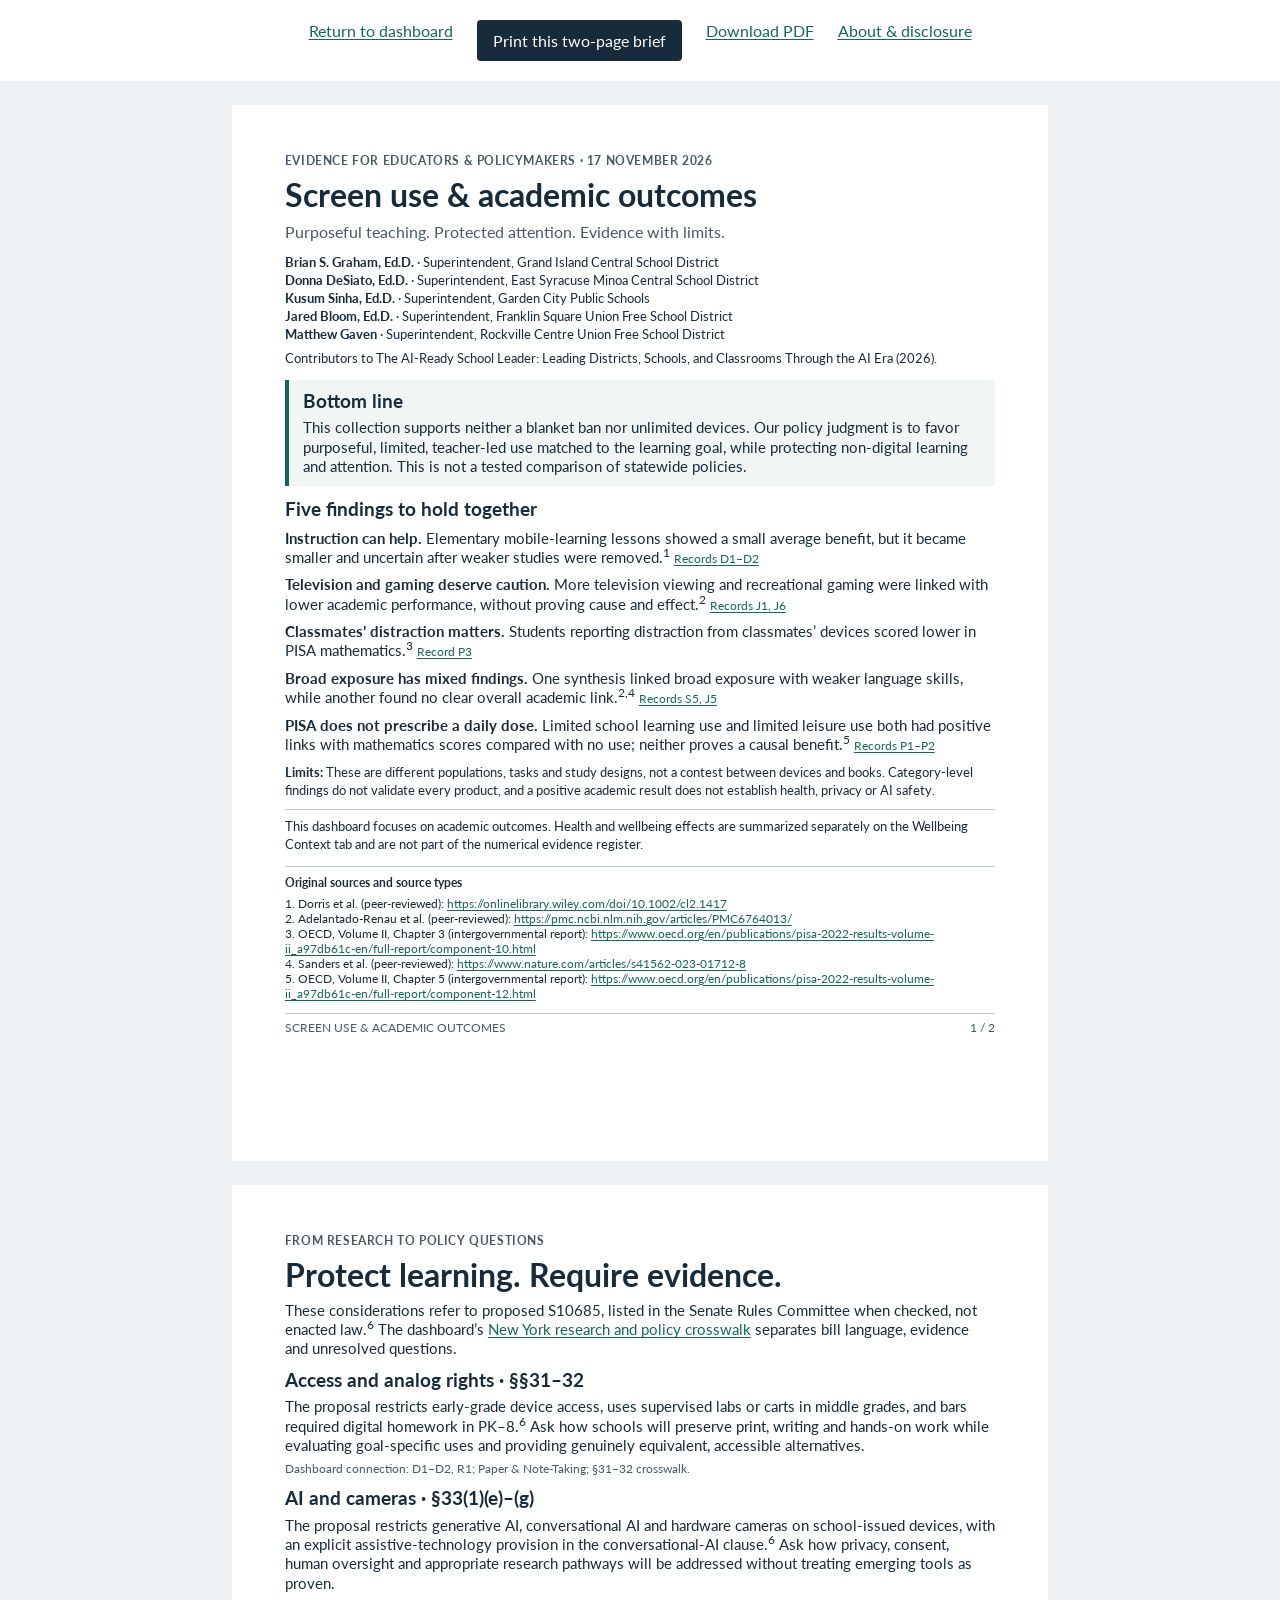
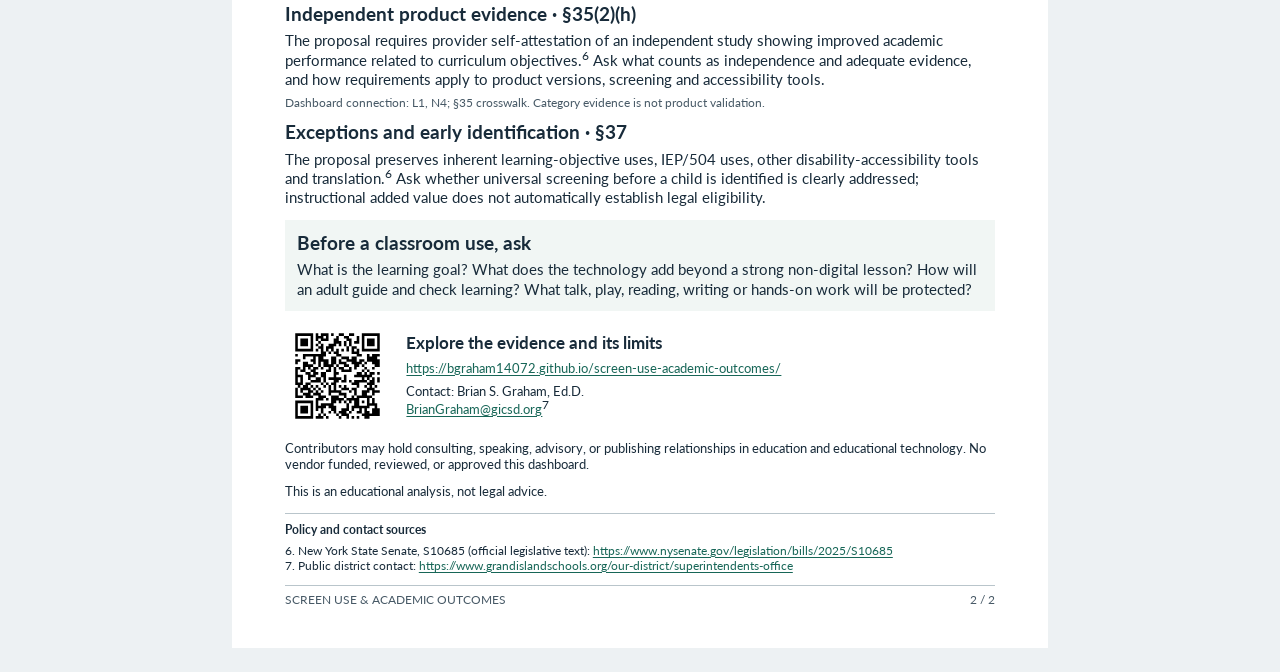
==== site/leave-behind.html @ 8d543117 "Add policy views, source audit and two-page evidence brief Preserve the original 29 records and sepa" ====
<!doctype html>
<html lang="en">
<head><meta charset="utf-8"><meta name="viewport" content="width=device-width,initial-scale=1"><title>Screen Use & Academic Outcomes: Policy Brief</title><link rel="stylesheet" href="brief.css"></head>
<body>
<nav class="print-toolbar" aria-label="Brief navigation"><a href="./#policy">Return to dashboard</a><button id="print-brief">Print this two-page brief</button><a href="screen-use-policy-brief.pdf" download>Download PDF</a><a href="./#about">About & disclosure</a></nav>
<main>
<article class="print-page">
 <div class="kicker">EVIDENCE FOR EDUCATORS & POLICYMAKERS · 17 NOVEMBER 2026</div>
 <h1>Screen use & academic outcomes</h1>
 <p class="subtitle">Purposeful teaching. Protected attention. Evidence with limits.</p>
 <div class="authors">
  <p><b>Brian S. Graham, Ed.D.</b> · Superintendent, Grand Island Central School District<br>
  <b>Donna DeSiato, Ed.D.</b> · Superintendent, East Syracuse Minoa Central School District<br>
  <b>Kusum Sinha, Ed.D.</b> · Superintendent, Garden City Public Schools<br>
  <b>Jared Bloom, Ed.D.</b> · Superintendent, Franklin Square Union Free School District<br>
  <b>Matthew Gaven</b> · Superintendent, Rockville Centre Union Free School District</p>
  <p>Contributors to The AI-Ready School Leader: Leading Districts, Schools, and Classrooms Through the AI Era (2026).</p>
 </div>
 <section class="bottom-line"><h2>Bottom line</h2><p>This collection supports neither a blanket ban nor unlimited devices. Our policy judgment is to favor purposeful, limited, teacher-led use matched to the learning goal, while protecting non-digital learning and attention. This is not a tested comparison of statewide policies.</p></section>
 <h2>Five findings to hold together</h2>
 <div class="brief-findings">
  <p><b>Instruction can help.</b> Elementary mobile-learning lessons showed a small average benefit, but it became smaller and uncertain after weaker studies were removed.<sup>1</sup> <a href="https://bgraham14072.github.io/screen-use-academic-outcomes/#record-D2">Records D1–D2</a></p>
  <p><b>Television and gaming deserve caution.</b> More television viewing and recreational gaming were linked with lower academic performance, without proving cause and effect.<sup>2</sup> <a href="https://bgraham14072.github.io/screen-use-academic-outcomes/#record-J6">Records J1, J6</a></p>
  <p><b>Classmates’ distraction matters.</b> Students reporting distraction from classmates’ devices scored lower in PISA mathematics.<sup>3</sup> <a href="https://bgraham14072.github.io/screen-use-academic-outcomes/#record-P3">Record P3</a></p>
  <p><b>Broad exposure has mixed findings.</b> One synthesis linked broad exposure with weaker language skills, while another found no clear overall academic link.<sup>2,4</sup> <a href="https://bgraham14072.github.io/screen-use-academic-outcomes/#record-S5">Records S5, J5</a></p>
  <p><b>PISA does not prescribe a daily dose.</b> Limited school learning use and limited leisure use both had positive links with mathematics scores compared with no use; neither proves a causal benefit.<sup>5</sup> <a href="https://bgraham14072.github.io/screen-use-academic-outcomes/#record-P1">Records P1–P2</a></p>
 </div>
 <p class="limits"><b>Limits:</b> These are different populations, tasks and study designs, not a contest between devices and books. Category-level findings do not validate every product, and a positive academic result does not establish health, privacy or AI safety.</p>
 <p class="scope">This dashboard focuses on academic outcomes. Health and wellbeing effects are summarized separately on the Wellbeing Context tab and are not part of the numerical evidence register.</p>
 <div class="page-sources"><h3>Original sources and source types</h3>
  <p>1. Dorris et al. (peer-reviewed): <a href="https://onlinelibrary.wiley.com/doi/10.1002/cl2.1417">https://onlinelibrary.wiley.com/doi/10.1002/cl2.1417</a><br>
  2. Adelantado-Renau et al. (peer-reviewed): <a href="https://pmc.ncbi.nlm.nih.gov/articles/PMC6764013/">https://pmc.ncbi.nlm.nih.gov/articles/PMC6764013/</a><br>
  3. OECD, Volume II, Chapter 3 (intergovernmental report): <a href="https://www.oecd.org/en/publications/pisa-2022-results-volume-ii_a97db61c-en/full-report/component-10.html">https://www.oecd.org/en/publications/pisa-2022-results-volume-ii_a97db61c-en/full-report/component-10.html</a><br>
  4. Sanders et al. (peer-reviewed): <a href="https://www.nature.com/articles/s41562-023-01712-8">https://www.nature.com/articles/s41562-023-01712-8</a><br>
  5. OECD, Volume II, Chapter 5 (intergovernmental report): <a href="https://www.oecd.org/en/publications/pisa-2022-results-volume-ii_a97db61c-en/full-report/component-12.html">https://www.oecd.org/en/publications/pisa-2022-results-volume-ii_a97db61c-en/full-report/component-12.html</a></p>
 </div><div class="folio">SCREEN USE & ACADEMIC OUTCOMES <span>1 / 2</span></div>
</article>
<article class="print-page">
 <div class="kicker">FROM RESEARCH TO POLICY QUESTIONS</div>
 <h1>Protect learning. Require evidence.</h1>
 <p>These considerations refer to proposed S10685, listed in the Senate Rules Committee when checked, not enacted law.<sup>6</sup> The dashboard’s <a href="https://bgraham14072.github.io/screen-use-academic-outcomes/#emerging">New York research and policy crosswalk</a> separates bill language, evidence and unresolved questions.</p>
 <section class="consideration"><h2>Access and analog rights · §§31–32</h2><p>The proposal restricts early-grade device access, uses supervised labs or carts in middle grades, and bars required digital homework in PK–8.<sup>6</sup> Ask how schools will preserve print, writing and hands-on work while evaluating goal-specific uses and providing genuinely equivalent, accessible alternatives.</p><p class="record-map">Dashboard connection: D1–D2, R1; Paper & Note-Taking; §31–32 crosswalk.</p></section>
 <section class="consideration"><h2>AI and cameras · §33(1)(e)–(g)</h2><p>The proposal restricts generative AI, conversational AI and hardware cameras on school-issued devices, with an explicit assistive-technology provision in the conversational-AI clause.<sup>6</sup> Ask how privacy, consent, human oversight and appropriate research pathways will be addressed without treating emerging tools as proven.</p></section>
 <section class="consideration"><h2>Independent product evidence · §35(2)(h)</h2><p>The proposal requires provider self-attestation of an independent study showing improved academic performance related to curriculum objectives.<sup>6</sup> Ask what counts as independence and adequate evidence, and how requirements apply to product versions, screening and accessibility tools.</p><p class="record-map">Dashboard connection: L1, N4; §35 crosswalk. Category evidence is not product validation.</p></section>
 <section class="consideration"><h2>Exceptions and early identification · §37</h2><p>The proposal preserves inherent learning-objective uses, IEP/504 uses, other disability-accessibility tools and translation.<sup>6</sup> Ask whether universal screening before a child is identified is clearly addressed; instructional added value does not automatically establish legal eligibility.</p></section>
 <section class="classroom-questions"><h2>Before a classroom use, ask</h2><p>What is the learning goal? What does the technology add beyond a strong non-digital lesson? How will an adult guide and check learning? What talk, play, reading, writing or hands-on work will be protected?</p></section>
 <div class="share-block"><img src="dashboard-qr.svg" alt="QR code opening the public Screen Use and Academic Outcomes dashboard"><div><h2>Explore the evidence and its limits</h2><p><a href="https://bgraham14072.github.io/screen-use-academic-outcomes/">https://bgraham14072.github.io/screen-use-academic-outcomes/</a></p><p>Contact: Brian S. Graham, Ed.D.<br><a href="mailto:BrianGraham@gicsd.org">BrianGraham@gicsd.org</a><sup>7</sup></p></div></div>
 <p class="disclosure">Contributors may hold consulting, speaking, advisory, or publishing relationships in education and educational technology. No vendor funded, reviewed, or approved this dashboard.</p>
 <p class="legal">This is an educational analysis, not legal advice.</p>
 <div class="page-sources"><h3>Policy and contact sources</h3><p>6. New York State Senate, S10685 (official legislative text): <a href="https://www.nysenate.gov/legislation/bills/2025/S10685">https://www.nysenate.gov/legislation/bills/2025/S10685</a><br>7. Public district contact: <a href="https://www.grandislandschools.org/our-district/superintendents-office">https://www.grandislandschools.org/our-district/superintendents-office</a></p></div>
 <div class="folio">SCREEN USE & ACADEMIC OUTCOMES <span>2 / 2</span></div>
</article>
</main><script src="brief.js"></script></body></html>
---- site/brief.css ----
@font-face{font-family:Lato;src:url("fonts/Lato-Regular.ttf") format("truetype");font-weight:400}
@font-face{font-family:Lato;src:url("fonts/Lato-Bold.ttf") format("truetype");font-weight:700}
:root{--ink:#182b3a;--muted:#475966;--accent:#176657;--line:#b9c5cb;--space:12px;--body:11pt;--small:9pt;--heading:14pt;--title:24pt}
*{box-sizing:border-box}body{margin:0;background:#edf1f3;color:var(--ink);font:400 var(--body)/1.32 Lato,sans-serif}
a{color:var(--accent);text-underline-offset:2px;overflow-wrap:anywhere}
button:focus-visible,a:focus-visible{outline:3px solid #397cba;outline-offset:3px}
.print-toolbar{display:flex;flex-wrap:wrap;justify-content:center;gap:24px;padding:20px;background:white;font-size:12pt}
.print-toolbar button{background:#182b3a;color:white;border:0;border-radius:4px;padding:10px 16px;font:inherit;cursor:pointer}
.print-page{background:white;width:8.5in;min-height:11in;padding:.5in .55in .42in;margin:24px auto;position:relative}
h1,h2,h3,p{margin:0}h1{font-size:var(--title);line-height:1.12;margin:8px 0}h2{font-size:var(--heading);line-height:1.2}h3{font-size:var(--small)}
p{margin-top:6px}.kicker{font-size:var(--small);font-weight:700;letter-spacing:.05em;color:var(--muted)}.subtitle{font-size:12pt;color:var(--muted)}
.authors{font-size:10pt;margin:12px 0}.authors p{line-height:1.35}
.bottom-line{border-left:4px solid var(--accent);background:#f1f6f4;padding:10px 14px;margin:12px 0}
.brief-findings{margin:8px 0}.brief-findings p{margin:8px 0}
.brief-findings a{font-size:var(--small)}
.limits,.scope{font-size:10pt;margin-top:10px}
.scope{padding-top:8px;border-top:1px solid var(--line)}
.page-sources{font-size:var(--small);line-height:1.25;margin-top:12px;padding-top:8px;border-top:1px solid var(--line)}
.page-sources a{font-size:9pt}
.folio{display:flex;justify-content:space-between;margin-top:12px;padding-top:6px;border-top:1px solid var(--line);font-size:9pt;color:var(--muted)}
.consideration{margin:10px 0}.record-map{font-size:var(--small);color:var(--muted)}
.classroom-questions{background:#f1f6f4;padding:12px;margin:12px 0}
.share-block{display:flex;gap:16px;align-items:center;margin:12px 0}
.share-block img{width:1.1in;height:1.1in;flex-shrink:0}
.share-block h2{font-size:13pt}.share-block p{font-size:10pt}
.disclosure,.legal{font-size:9.5pt;margin-top:10px}
sup{font-size:9pt;line-height:0;vertical-align:super}
@page{size:Letter;margin:0}
@media print{body{background:white}.print-toolbar{display:none}.print-page{margin:0;min-height:11in;height:11in;break-after:page;overflow:visible}.print-page:last-child{break-after:auto}a{color:#176657}*{-webkit-print-color-adjust:exact;print-color-adjust:exact}}
@media screen and (max-width:850px){.print-page{width:100%;min-height:0;margin:12px 0;padding:24px}.print-toolbar{justify-content:flex-start;gap:16px}.share-block{align-items:flex-start}.share-block img{width:90px;height:90px}}
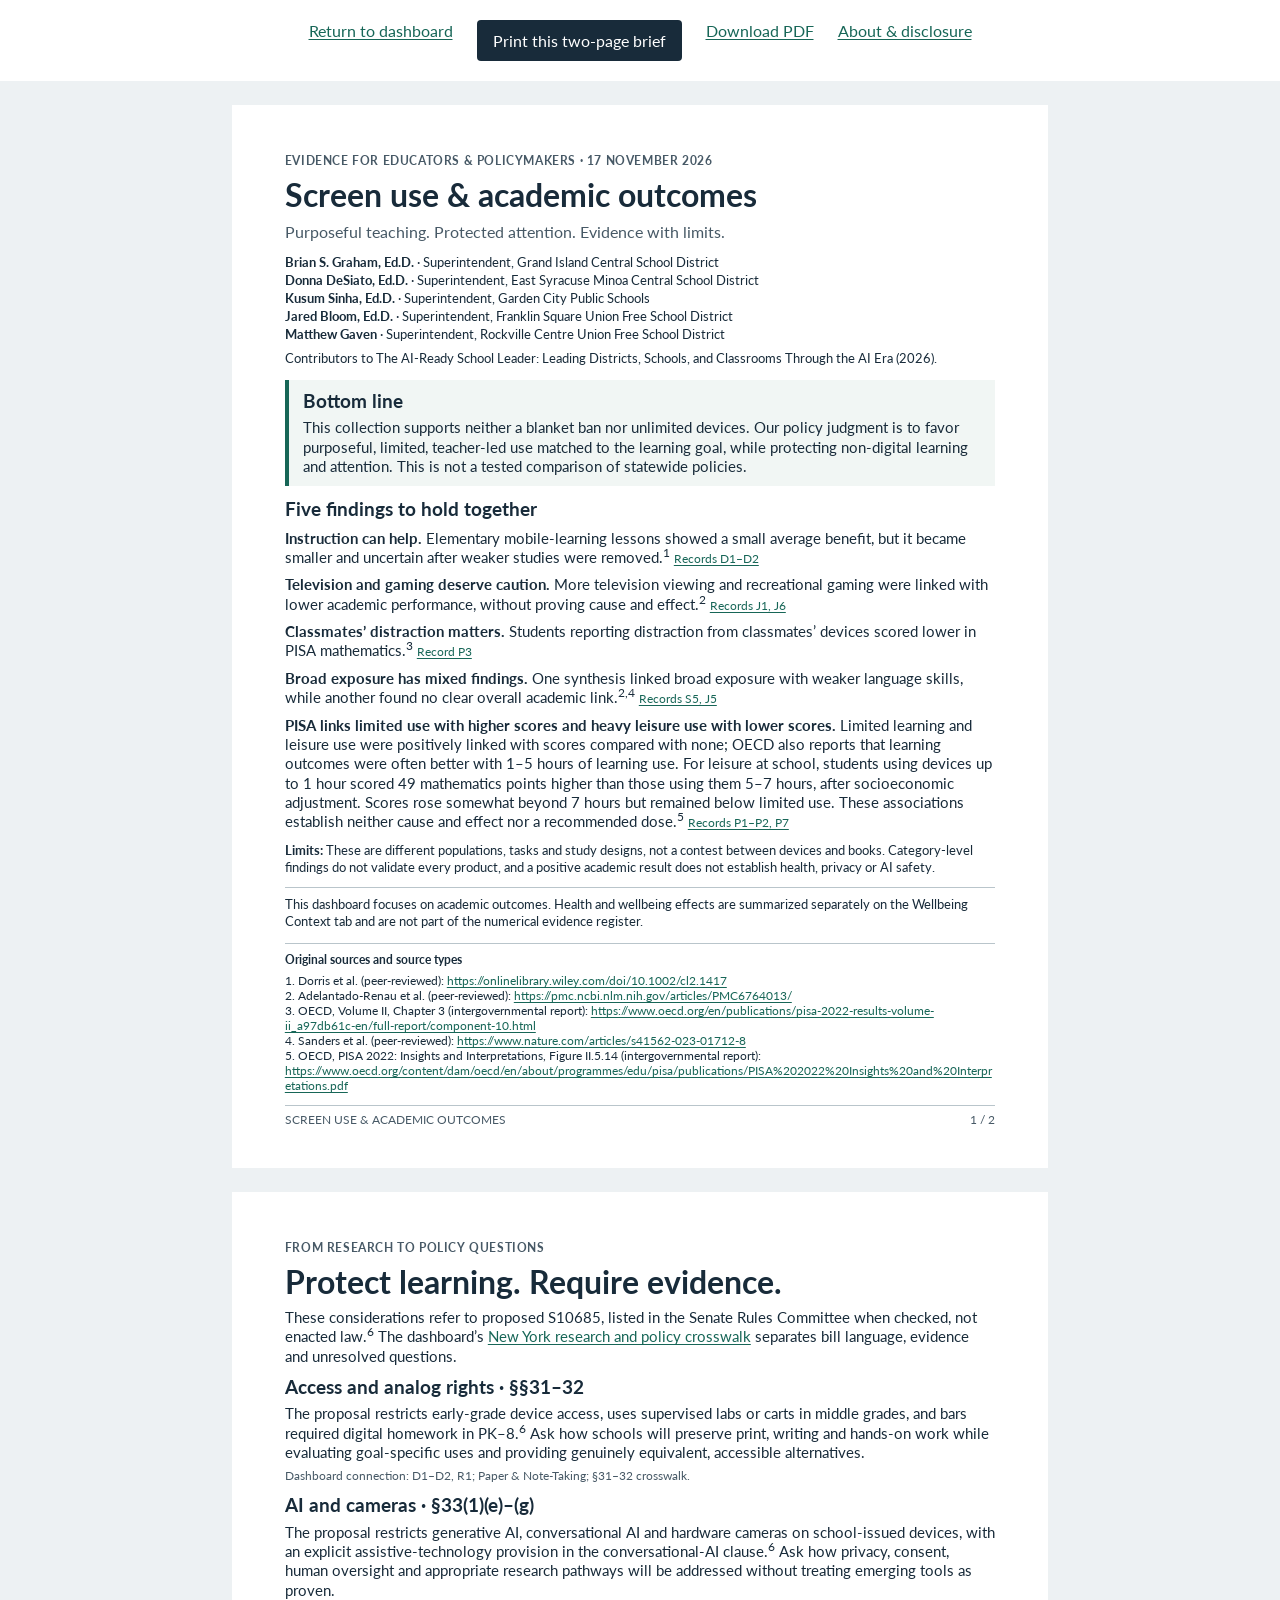
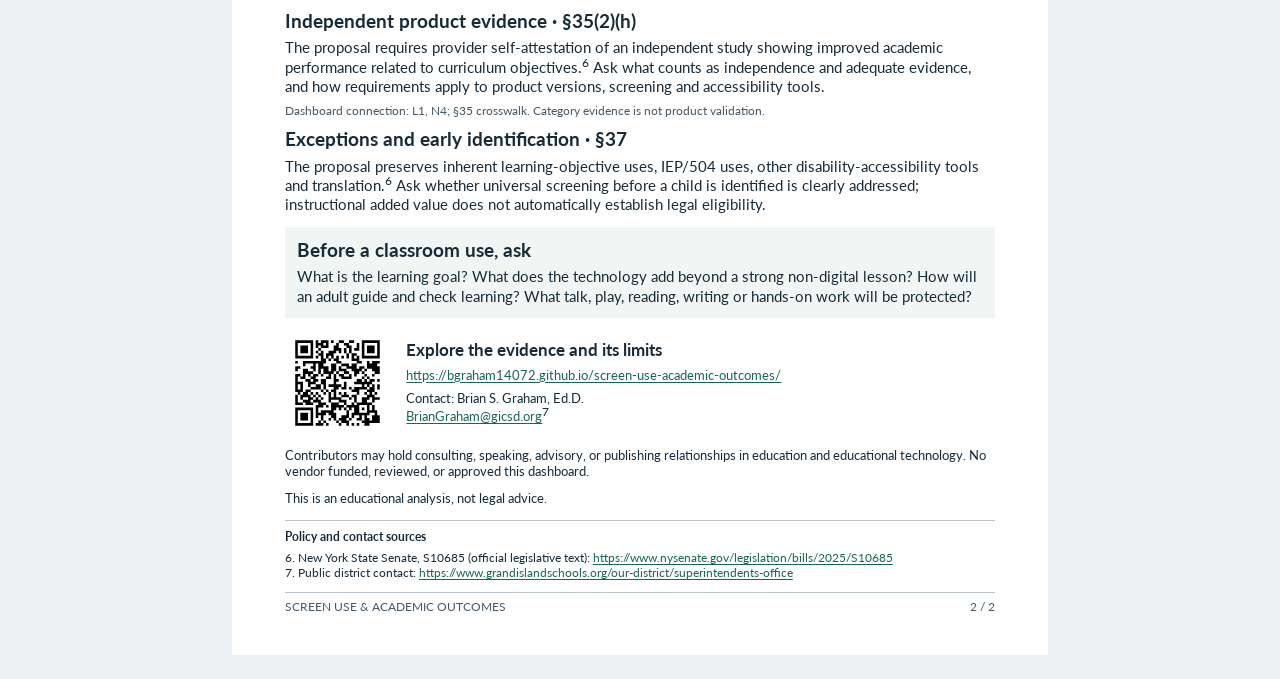
==== commit 8ca4a552: "Clarify OECD PISA pattern and publish clean source verification report Co-authored-by: Perplexity <n" ====
--- a/site/leave-behind.html
+++ b/site/leave-behind.html
@@ -23,7 +23,7 @@
   <p><b>Television and gaming deserve caution.</b> More television viewing and recreational gaming were linked with lower academic performance, without proving cause and effect.<sup>2</sup> <a href="https://bgraham14072.github.io/screen-use-academic-outcomes/#record-J6">Records J1, J6</a></p>
   <p><b>Classmates’ distraction matters.</b> Students reporting distraction from classmates’ devices scored lower in PISA mathematics.<sup>3</sup> <a href="https://bgraham14072.github.io/screen-use-academic-outcomes/#record-P3">Record P3</a></p>
   <p><b>Broad exposure has mixed findings.</b> One synthesis linked broad exposure with weaker language skills, while another found no clear overall academic link.<sup>2,4</sup> <a href="https://bgraham14072.github.io/screen-use-academic-outcomes/#record-S5">Records S5, J5</a></p>
-  <p><b>PISA does not prescribe a daily dose.</b> Limited school learning use and limited leisure use both had positive links with mathematics scores compared with no use; neither proves a causal benefit.<sup>5</sup> <a href="https://bgraham14072.github.io/screen-use-academic-outcomes/#record-P1">Records P1–P2</a></p>
+  <p><b>PISA links limited use with higher scores and heavy leisure use with lower scores.</b> Limited learning and leisure use were positively linked with scores compared with none; OECD also reports that learning outcomes were often better with 1–5 hours of learning use. For leisure at school, students using devices up to 1 hour scored 49 mathematics points higher than those using them 5–7 hours, after socioeconomic adjustment. Scores rose somewhat beyond 7 hours but remained below limited use. These associations establish neither cause and effect nor a recommended dose.<sup>5</sup> <a href="https://bgraham14072.github.io/screen-use-academic-outcomes/#record-P7">Records P1–P2, P7</a></p>
  </div>
  <p class="limits"><b>Limits:</b> These are different populations, tasks and study designs, not a contest between devices and books. Category-level findings do not validate every product, and a positive academic result does not establish health, privacy or AI safety.</p>
  <p class="scope">This dashboard focuses on academic outcomes. Health and wellbeing effects are summarized separately on the Wellbeing Context tab and are not part of the numerical evidence register.</p>
@@ -32,7 +32,7 @@
   2. Adelantado-Renau et al. (peer-reviewed): <a href="https://pmc.ncbi.nlm.nih.gov/articles/PMC6764013/">https://pmc.ncbi.nlm.nih.gov/articles/PMC6764013/</a><br>
   3. OECD, Volume II, Chapter 3 (intergovernmental report): <a href="https://www.oecd.org/en/publications/pisa-2022-results-volume-ii_a97db61c-en/full-report/component-10.html">https://www.oecd.org/en/publications/pisa-2022-results-volume-ii_a97db61c-en/full-report/component-10.html</a><br>
   4. Sanders et al. (peer-reviewed): <a href="https://www.nature.com/articles/s41562-023-01712-8">https://www.nature.com/articles/s41562-023-01712-8</a><br>
-  5. OECD, Volume II, Chapter 5 (intergovernmental report): <a href="https://www.oecd.org/en/publications/pisa-2022-results-volume-ii_a97db61c-en/full-report/component-12.html">https://www.oecd.org/en/publications/pisa-2022-results-volume-ii_a97db61c-en/full-report/component-12.html</a></p>
+  5. OECD, PISA 2022: Insights and Interpretations, Figure II.5.14 (intergovernmental report): <a href="https://www.oecd.org/content/dam/oecd/en/about/programmes/edu/pisa/publications/PISA%202022%20Insights%20and%20Interpretations.pdf">https://www.oecd.org/content/dam/oecd/en/about/programmes/edu/pisa/publications/PISA%202022%20Insights%20and%20Interpretations.pdf</a></p>
  </div><div class="folio">SCREEN USE & ACADEMIC OUTCOMES <span>1 / 2</span></div>
 </article>
 <article class="print-page">
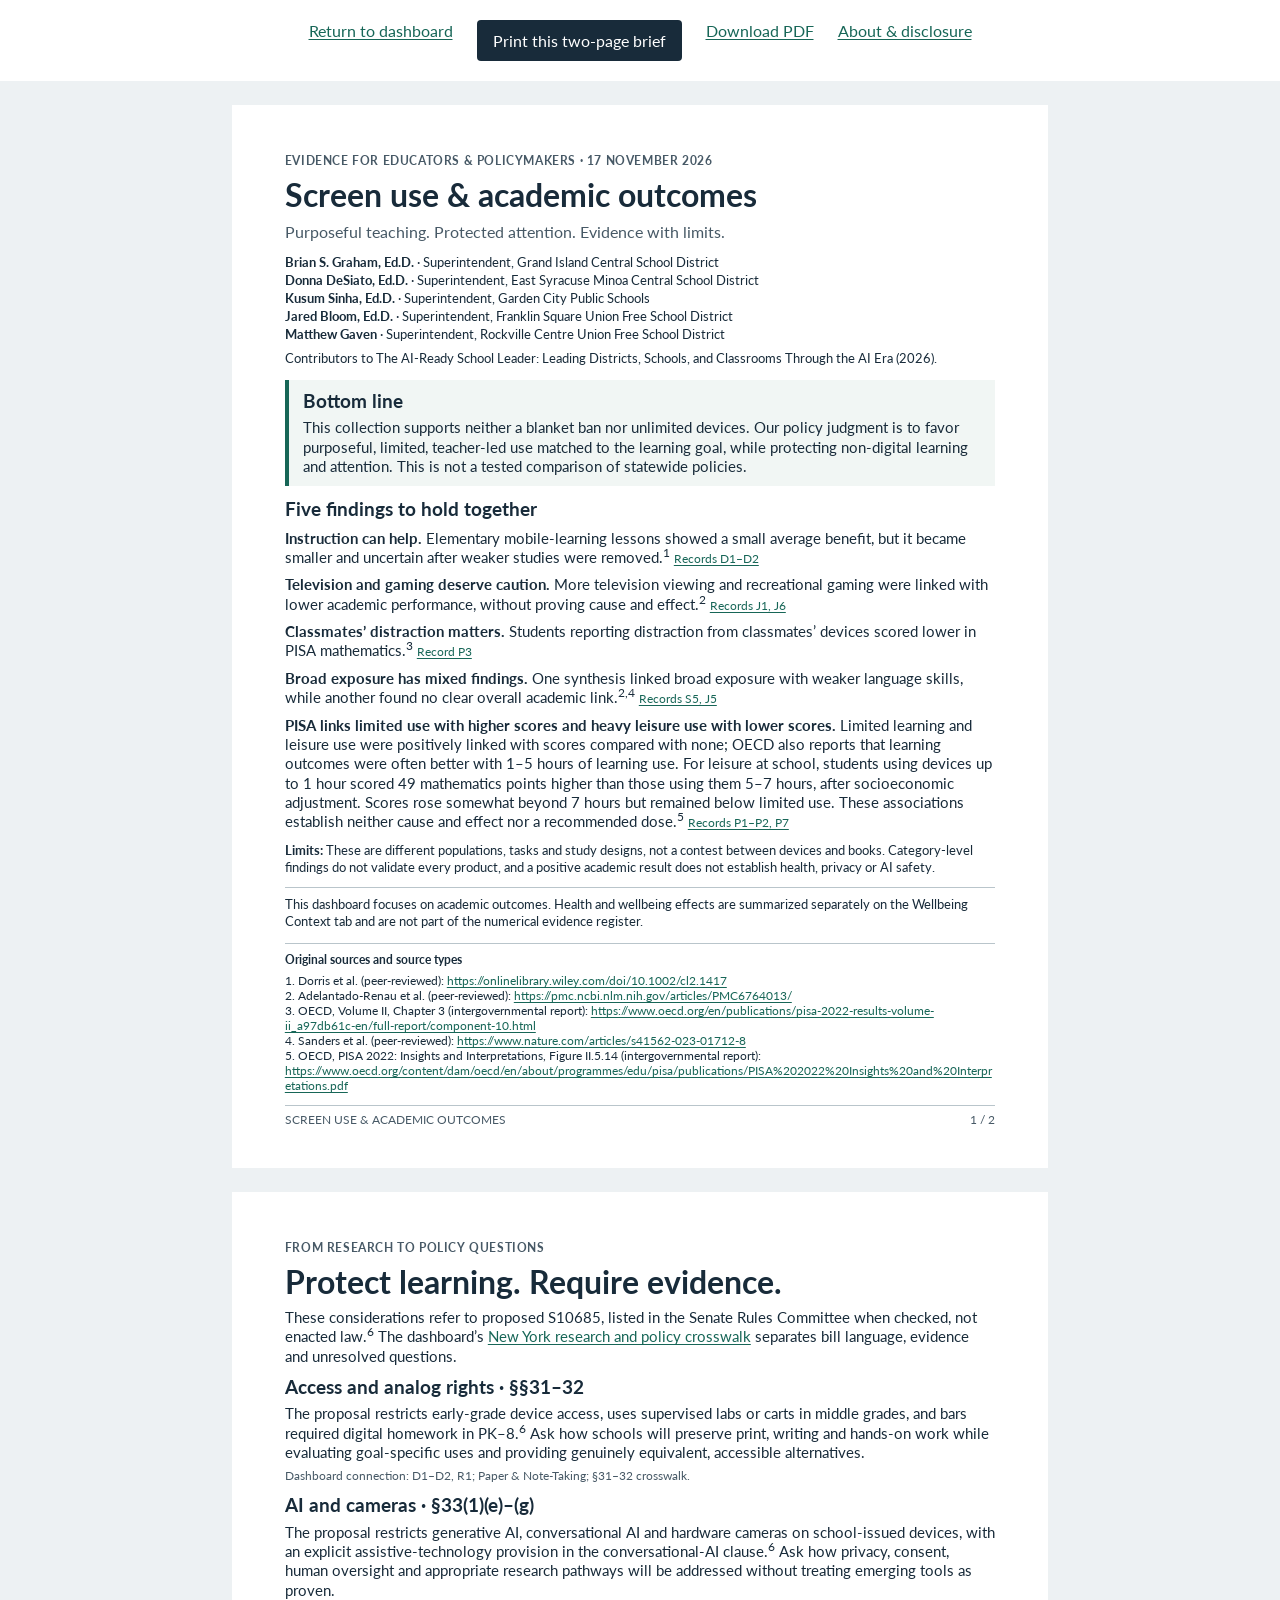
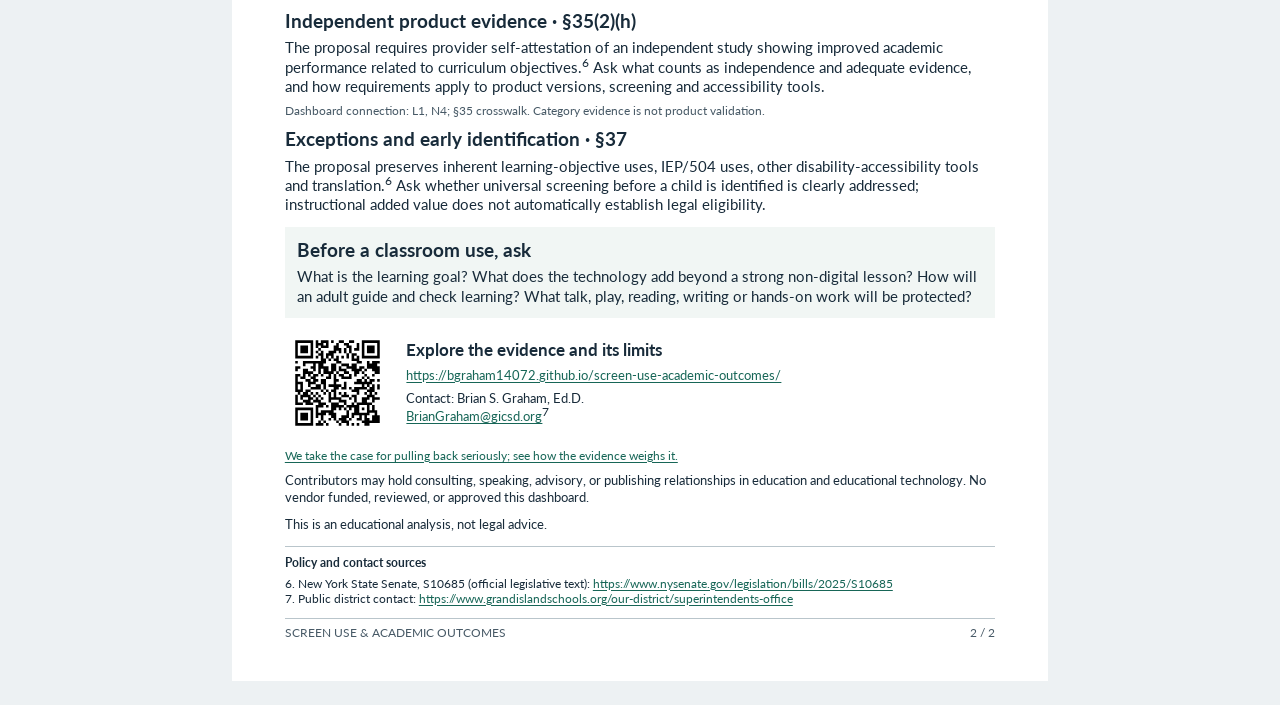
==== commit fdc7b098: "Add exact pulling-back narrative and primary-source links Co-authored-by: Perplexity <noreply@perple" ====
--- a/site/leave-behind.html
+++ b/site/leave-behind.html
@@ -45,6 +45,7 @@
  <section class="consideration"><h2>Exceptions and early identification · §37</h2><p>The proposal preserves inherent learning-objective uses, IEP/504 uses, other disability-accessibility tools and translation.<sup>6</sup> Ask whether universal screening before a child is identified is clearly addressed; instructional added value does not automatically establish legal eligibility.</p></section>
  <section class="classroom-questions"><h2>Before a classroom use, ask</h2><p>What is the learning goal? What does the technology add beyond a strong non-digital lesson? How will an adult guide and check learning? What talk, play, reading, writing or hands-on work will be protected?</p></section>
  <div class="share-block"><img src="dashboard-qr.svg" alt="QR code opening the public Screen Use and Academic Outcomes dashboard"><div><h2>Explore the evidence and its limits</h2><p><a href="https://bgraham14072.github.io/screen-use-academic-outcomes/">https://bgraham14072.github.io/screen-use-academic-outcomes/</a></p><p>Contact: Brian S. Graham, Ed.D.<br><a href="mailto:BrianGraham@gicsd.org">BrianGraham@gicsd.org</a><sup>7</sup></p></div></div>
+ <p class="record-map"><a href="https://bgraham14072.github.io/screen-use-academic-outcomes/#pulling-back">We take the case for pulling back seriously; see how the evidence weighs it.</a></p>
  <p class="disclosure">Contributors may hold consulting, speaking, advisory, or publishing relationships in education and educational technology. No vendor funded, reviewed, or approved this dashboard.</p>
  <p class="legal">This is an educational analysis, not legal advice.</p>
  <div class="page-sources"><h3>Policy and contact sources</h3><p>6. New York State Senate, S10685 (official legislative text): <a href="https://www.nysenate.gov/legislation/bills/2025/S10685">https://www.nysenate.gov/legislation/bills/2025/S10685</a><br>7. Public district contact: <a href="https://www.grandislandschools.org/our-district/superintendents-office">https://www.grandislandschools.org/our-district/superintendents-office</a></p></div>
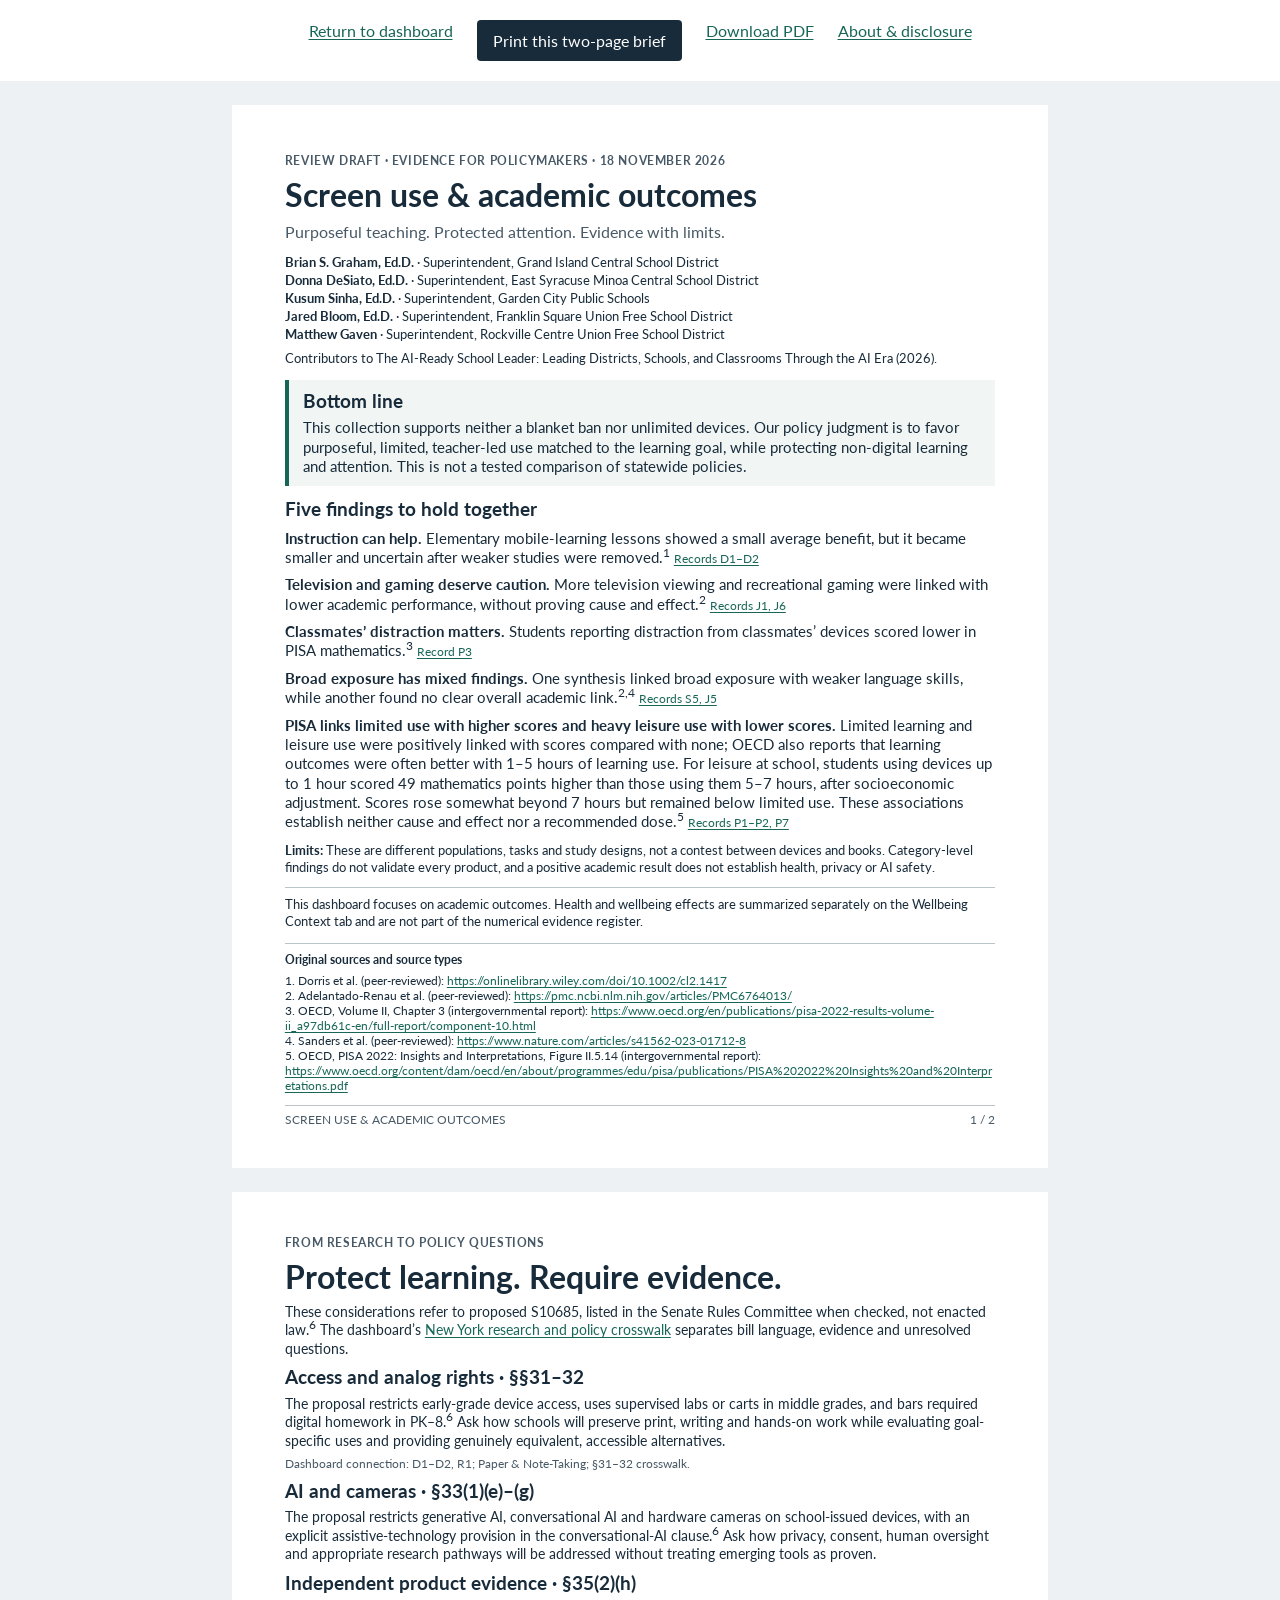
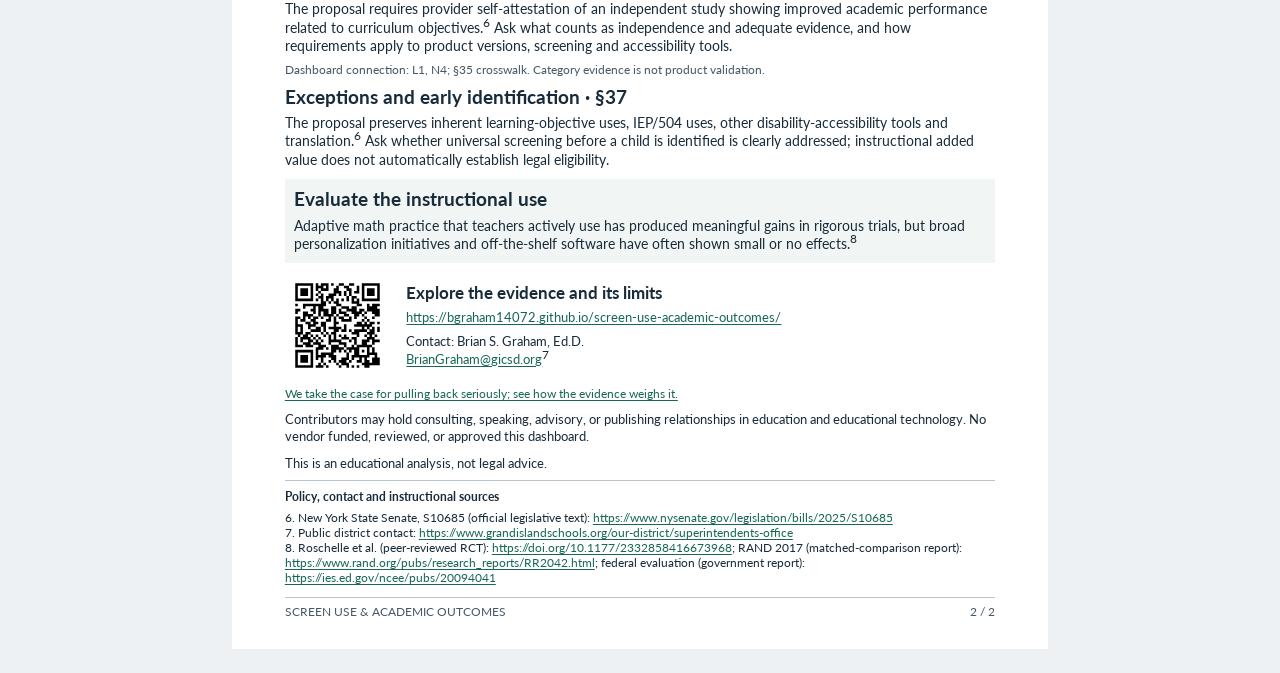
==== commit 95aace60: "Publish personalized-instruction evidence and policy updates Co-authored-by: Perplexity <noreply@per" ====
--- a/site/leave-behind.html
+++ b/site/leave-behind.html
@@ -5,7 +5,7 @@
 <nav class="print-toolbar" aria-label="Brief navigation"><a href="./#policy">Return to dashboard</a><button id="print-brief">Print this two-page brief</button><a href="screen-use-policy-brief.pdf" download>Download PDF</a><a href="./#about">About & disclosure</a></nav>
 <main>
 <article class="print-page">
- <div class="kicker">EVIDENCE FOR EDUCATORS & POLICYMAKERS · 17 NOVEMBER 2026</div>
+ <div class="kicker">REVIEW DRAFT · EVIDENCE FOR POLICYMAKERS · 18 NOVEMBER 2026</div>
  <h1>Screen use & academic outcomes</h1>
  <p class="subtitle">Purposeful teaching. Protected attention. Evidence with limits.</p>
  <div class="authors">
@@ -43,12 +43,12 @@
  <section class="consideration"><h2>AI and cameras · §33(1)(e)–(g)</h2><p>The proposal restricts generative AI, conversational AI and hardware cameras on school-issued devices, with an explicit assistive-technology provision in the conversational-AI clause.<sup>6</sup> Ask how privacy, consent, human oversight and appropriate research pathways will be addressed without treating emerging tools as proven.</p></section>
  <section class="consideration"><h2>Independent product evidence · §35(2)(h)</h2><p>The proposal requires provider self-attestation of an independent study showing improved academic performance related to curriculum objectives.<sup>6</sup> Ask what counts as independence and adequate evidence, and how requirements apply to product versions, screening and accessibility tools.</p><p class="record-map">Dashboard connection: L1, N4; §35 crosswalk. Category evidence is not product validation.</p></section>
  <section class="consideration"><h2>Exceptions and early identification · §37</h2><p>The proposal preserves inherent learning-objective uses, IEP/504 uses, other disability-accessibility tools and translation.<sup>6</sup> Ask whether universal screening before a child is identified is clearly addressed; instructional added value does not automatically establish legal eligibility.</p></section>
- <section class="classroom-questions"><h2>Before a classroom use, ask</h2><p>What is the learning goal? What does the technology add beyond a strong non-digital lesson? How will an adult guide and check learning? What talk, play, reading, writing or hands-on work will be protected?</p></section>
+ <section class="classroom-questions"><h2>Evaluate the instructional use</h2><p>Adaptive math practice that teachers actively use has produced meaningful gains in rigorous trials, but broad personalization initiatives and off-the-shelf software have often shown small or no effects.<sup>8</sup></p></section>
  <div class="share-block"><img src="dashboard-qr.svg" alt="QR code opening the public Screen Use and Academic Outcomes dashboard"><div><h2>Explore the evidence and its limits</h2><p><a href="https://bgraham14072.github.io/screen-use-academic-outcomes/">https://bgraham14072.github.io/screen-use-academic-outcomes/</a></p><p>Contact: Brian S. Graham, Ed.D.<br><a href="mailto:BrianGraham@gicsd.org">BrianGraham@gicsd.org</a><sup>7</sup></p></div></div>
  <p class="record-map"><a href="https://bgraham14072.github.io/screen-use-academic-outcomes/#pulling-back">We take the case for pulling back seriously; see how the evidence weighs it.</a></p>
  <p class="disclosure">Contributors may hold consulting, speaking, advisory, or publishing relationships in education and educational technology. No vendor funded, reviewed, or approved this dashboard.</p>
  <p class="legal">This is an educational analysis, not legal advice.</p>
- <div class="page-sources"><h3>Policy and contact sources</h3><p>6. New York State Senate, S10685 (official legislative text): <a href="https://www.nysenate.gov/legislation/bills/2025/S10685">https://www.nysenate.gov/legislation/bills/2025/S10685</a><br>7. Public district contact: <a href="https://www.grandislandschools.org/our-district/superintendents-office">https://www.grandislandschools.org/our-district/superintendents-office</a></p></div>
+ <div class="page-sources"><h3>Policy, contact and instructional sources</h3><p>6. New York State Senate, S10685 (official legislative text): <a href="https://www.nysenate.gov/legislation/bills/2025/S10685">https://www.nysenate.gov/legislation/bills/2025/S10685</a><br>7. Public district contact: <a href="https://www.grandislandschools.org/our-district/superintendents-office">https://www.grandislandschools.org/our-district/superintendents-office</a><br>8. Roschelle et al. (peer-reviewed RCT): <a href="https://doi.org/10.1177/2332858416673968">https://doi.org/10.1177/2332858416673968</a>; RAND 2017 (matched-comparison report): <a href="https://www.rand.org/pubs/research_reports/RR2042.html">https://www.rand.org/pubs/research_reports/RR2042.html</a>; federal evaluation (government report): <a href="https://ies.ed.gov/ncee/pubs/20094041">https://ies.ed.gov/ncee/pubs/20094041</a></p></div>
  <div class="folio">SCREEN USE & ACADEMIC OUTCOMES <span>2 / 2</span></div>
 </article>
 </main><script src="brief.js"></script></body></html>
--- a/site/brief.css
+++ b/site/brief.css
@@ -24,6 +24,11 @@
 .share-block img{width:1.1in;height:1.1in;flex-shrink:0}
 .share-block h2{font-size:13pt}.share-block p{font-size:10pt}
 .disclosure,.legal{font-size:9.5pt;margin-top:10px}
+.print-page+.print-page{font-size:10.5pt;padding-top:.45in;padding-bottom:.3in}
+.print-page+.print-page .consideration{margin:8px 0}
+.print-page+.print-page .classroom-questions{padding:9px;margin:10px 0}
+.print-page+.print-page .share-block{margin:8px 0}
+.print-page+.print-page .page-sources{margin-top:8px}
 sup{font-size:9pt;line-height:0;vertical-align:super}
 @page{size:Letter;margin:0}
 @media print{body{background:white}.print-toolbar{display:none}.print-page{margin:0;min-height:11in;height:11in;break-after:page;overflow:visible}.print-page:last-child{break-after:auto}a{color:#176657}*{-webkit-print-color-adjust:exact;print-color-adjust:exact}}
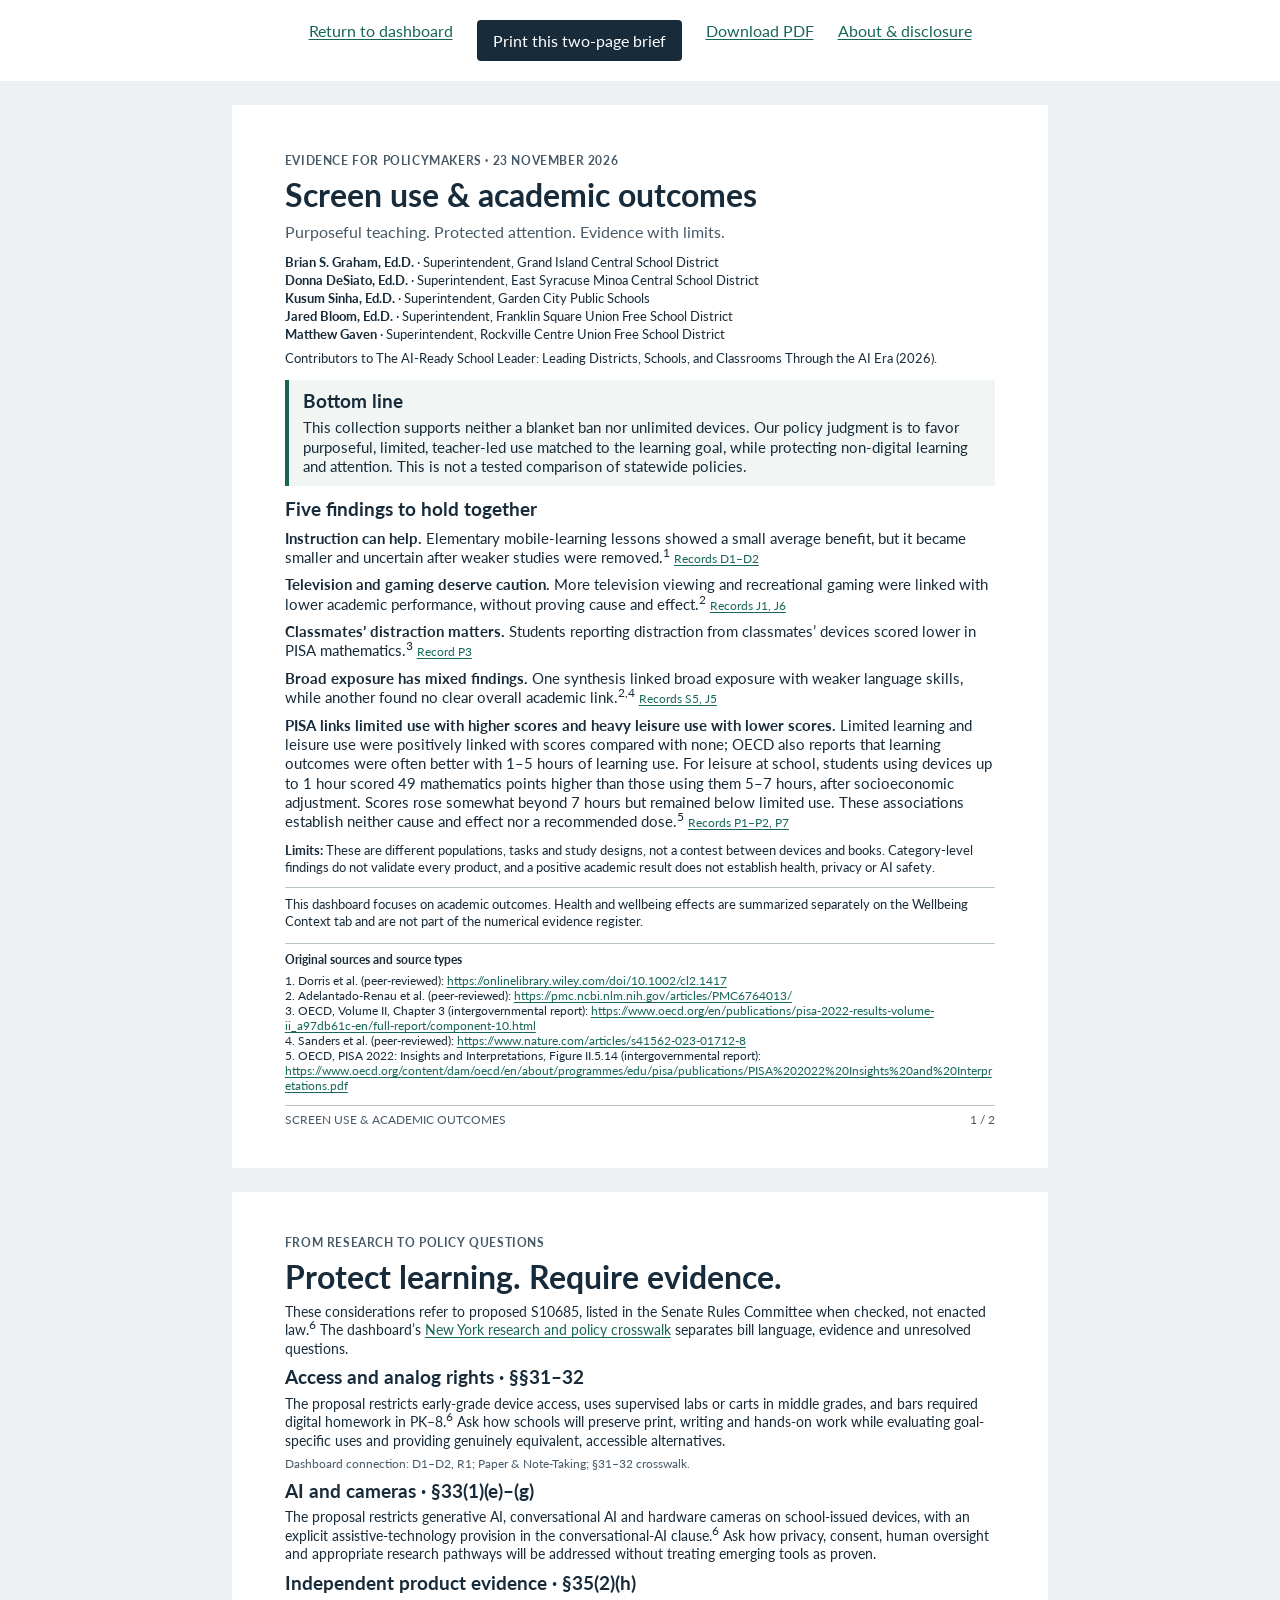
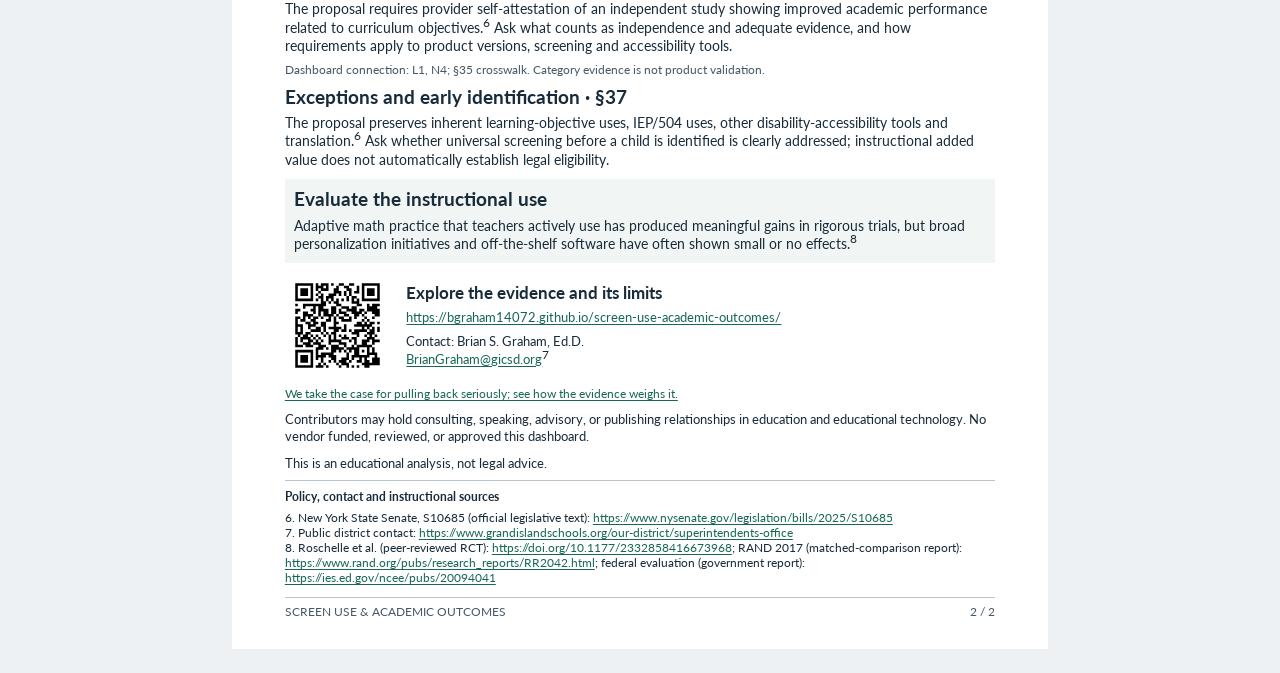
==== commit 2f686f65: "Remove all co-author review draft banners and labels across dashboard and policy brief Co-authored-b" ====
--- a/site/leave-behind.html
+++ b/site/leave-behind.html
@@ -5,7 +5,7 @@
 <nav class="print-toolbar" aria-label="Brief navigation"><a href="./#policy">Return to dashboard</a><button id="print-brief">Print this two-page brief</button><a href="screen-use-policy-brief.pdf" download>Download PDF</a><a href="./#about">About & disclosure</a></nav>
 <main>
 <article class="print-page">
- <div class="kicker">REVIEW DRAFT · EVIDENCE FOR POLICYMAKERS · 18 NOVEMBER 2026</div>
+ <div class="kicker">EVIDENCE FOR POLICYMAKERS · 23 NOVEMBER 2026</div>
  <h1>Screen use & academic outcomes</h1>
  <p class="subtitle">Purposeful teaching. Protected attention. Evidence with limits.</p>
  <div class="authors">
